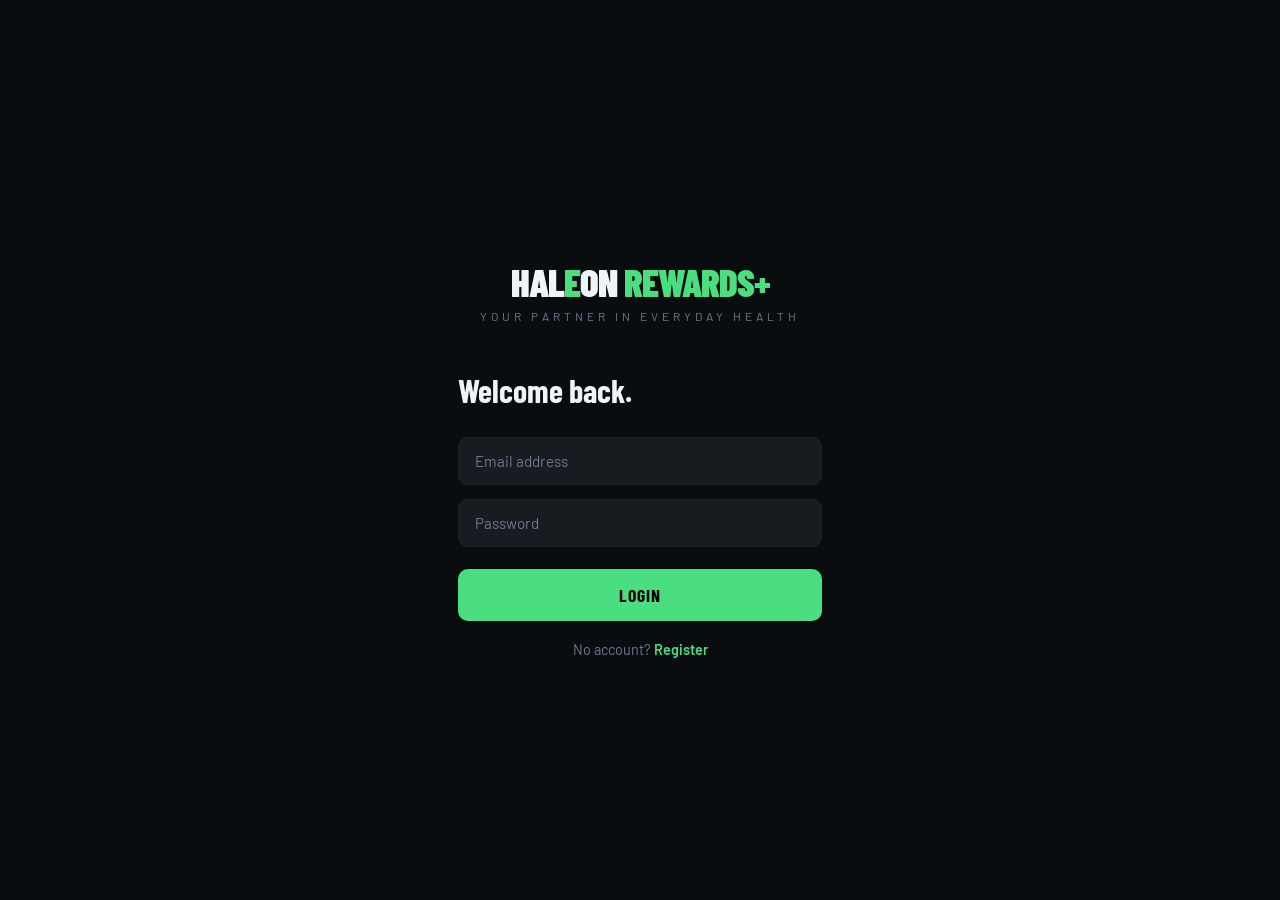
==== index.html @ d76ed481 "Add files via upload" ====
<!DOCTYPE html>
<html lang="en">
<head>
  <meta charset="UTF-8">
  <meta name="viewport" content="width=device-width, initial-scale=1.0">
  <title>Haleon Rewards+</title>
  <link href="https://fonts.googleapis.com/css2?family=Barlow+Condensed:wght@400;600;700;800;900&family=Barlow:wght@300;400;500;600&display=swap" rel="stylesheet">
  <link rel="stylesheet" href="styles.css">
</head>
<body>
<div class="app" id="app">

  <!-- Toast Notification -->
  <div class="toast" id="toast"></div>

  <!-- ══ LOGIN ══ -->
  <div class="view auth-view active" id="view-login">
    <div class="auth-logo">
      <div class="brand">HAL<span>E</span>ON <span>REWARDS+</span></div>
      <div class="sub">Your partner in everyday health</div>
    </div>
    <div class="auth-title">Welcome back.</div>
    <div class="field"><input type="email" id="login-email" placeholder="Email address" /></div>
    <div class="field"><input type="password" id="login-pass" placeholder="Password" /></div>
    <button class="btn-primary" onclick="doLogin()">LOGIN</button>
    <div class="auth-switch">No account? <a onclick="showView('view-register')">Register</a></div>
  </div>

  <!-- ══ REGISTER ══ -->
  <div class="view auth-view" id="view-register">
    <div class="auth-logo">
      <div class="brand">HAL<span>E</span>ON <span>REWARDS+</span></div>
      <div class="sub">Your partner in everyday health</div>
    </div>
    <div class="auth-title">Create account.</div>
    <div class="field"><input type="text"     id="reg-name"  placeholder="Full name" /></div>
    <div class="field"><input type="email"    id="reg-email" placeholder="Email address" /></div>
    <div class="field"><input type="password" id="reg-pass"  placeholder="Password" /></div>
    <button class="btn-primary" onclick="doRegister()">CREATE ACCOUNT</button>
    <div class="auth-switch">Have an account? <a onclick="showView('view-login')">Login</a></div>
  </div>

  <!-- ══ HOME ══ -->
  <div class="view home-view" id="view-home">

    <!-- Score Header -->
    <div class="home-header">
      <div class="brand-header">HAL<span>E</span>ON <span>REWARDS+</span></div>
      <div class="points-big" id="pts-display">0 Points</div>
      <div class="tier-badge" id="tier-badge-home">Student Tier</div>
      <div class="progress-wrap">
        <svg width="140" height="140" viewBox="0 0 140 140">
          <circle class="progress-track" cx="70" cy="70" r="60"/>
          <circle class="progress-fill" id="progress-ring" cx="70" cy="70" r="60"
            stroke-dasharray="376.99" stroke-dashoffset="376.99"/>
        </svg>
        <div class="progress-center">
          <div class="progress-pct" id="progress-pct">0%</div>
          <div class="progress-label">Quiz Completion</div>
        </div>
      </div>
    </div>

    <!-- Badges -->
    <div class="section">
      <div class="section-title">Your Badges</div>
      <div class="badges-row">
        <div class="badge-chip">
          <div class="badge-icon" style="background:rgba(74,222,128,0.15)">❤️</div>
          <div class="badge-name">Health Advocate</div>
        </div>
        <div class="badge-chip">
          <div class="badge-icon" style="background:rgba(74,222,128,0.15)">🏃</div>
          <div class="badge-name">Daily Mover</div>
        </div>
        <div class="badge-chip">
          <div class="badge-icon" style="background:rgba(74,222,128,0.15)">🌿</div>
          <div class="badge-name">Wellness Leader</div>
        </div>
      </div>
    </div>

    <!-- Quiz Cards (rendered by app.js) -->
    <div class="section" style="margin-top:20px">
      <div class="section-title">Daily Quiz</div>
      <div class="quiz-cards" id="quiz-cards"></div>
    </div>

    <!-- Recent Activity -->
    <div class="section" style="margin-top:4px">
      <div class="section-title">Recent Activity</div>
      <div class="activity-list">
        <div class="activity-item">
          <div class="activity-icon">
            <svg width="18" height="18" viewBox="0 0 24 24" fill="none" stroke="currentColor" stroke-width="2">
              <path d="M9 12l2 2 4-4"/><rect x="3" y="3" width="18" height="18" rx="2"/>
            </svg>
          </div>
          <div class="activity-text">
            <div class="activity-pts">+500 Points</div>
            <div class="activity-desc">Completed Health Survey</div>
          </div>
          <div class="activity-arrow">›</div>
        </div>
        <div class="activity-item">
          <div class="activity-icon">
            <svg width="18" height="18" viewBox="0 0 24 24" fill="none" stroke="currentColor" stroke-width="2">
              <path d="M22 12h-4l-3 9L9 3l-3 9H2"/>
            </svg>
          </div>
          <div class="activity-text">
            <div class="activity-pts">+250 Points</div>
            <div class="activity-desc">Step Goal Met</div>
          </div>
          <div class="activity-arrow">›</div>
        </div>
      </div>
    </div>

    <!-- Rewards Preview -->
    <div class="section" style="margin-top:20px; padding-bottom:24px">
      <div class="section-title">Rewards Preview</div>
      <div class="rewards-grid">
        <div class="reward-card">
          <div class="reward-img">📦</div>
          <div class="reward-info">
            <div class="reward-title">Exclusive Haleon Product Box</div>
            <button class="redeem-btn">200 Pts — Redeem</button>
          </div>
        </div>
        <div class="reward-card">
          <div class="reward-img">👨‍⚕️</div>
          <div class="reward-info">
            <div class="reward-title">Premium Health Consultation</div>
            <button class="redeem-btn">300 Pts — Redeem</button>
          </div>
        </div>
      </div>
    </div>

  </div><!-- /home-view -->

  <!-- ══ REWARDS ══ -->
  <div class="view rewards-view" id="view-rewards">
    <div class="page-title">Rewards</div>
    <div class="page-sub">Redeem your points for exclusive perks</div>
    <div class="rewards-grid" id="rewards-full-grid"></div>
  </div>

  <!-- ══ PROFILE ══ -->
  <div class="view profile-view" id="view-profile">
    <div class="page-title">Membership</div>
    <div class="page-sub" style="margin-bottom:20px">Tap card to see details</div>

    <!-- Flip Card -->
    <div class="card-scene" onclick="flipCard()">
      <div class="card-inner" id="card-inner">

        <!-- Front Face -->
        <div class="card-face card-front card-student" id="card-face-front">
          <div class="card-front-content">
            <div class="card-brand-row">
              <div class="card-logo">HALEON<br><span class="plus">REWARDS+</span></div>
              <div class="card-divider"></div>
              <div class="card-tier-label" id="card-tier-label">Student.</div>
            </div>
            <div class="card-watermark" id="card-watermark">Student.</div>
            <div class="card-name-row">
              <div class="card-holder-name" id="card-name-front">User Name</div>
              <div class="card-num">0005870</div>
            </div>
          </div>
        </div>

        <!-- Back Face -->
        <div class="card-face card-back-face card-student" id="card-face-back">
          <div class="card-back-content">
            <div class="card-back-top">
              <div>
                <div class="card-back-brand">HALEON<br>REWARDS+</div>
                <div class="card-back-tagline">Your partner<br>in everyday health.</div>
              </div>
              <div class="qr-box">
                <svg viewBox="0 0 100 100" xmlns="http://www.w3.org/2000/svg">
                  <rect x="5"  y="5"  width="35" height="35" fill="none" stroke="#000" stroke-width="4"/>
                  <rect x="12" y="12" width="21" height="21" fill="#000"/>
                  <rect x="60" y="5"  width="35" height="35" fill="none" stroke="#000" stroke-width="4"/>
                  <rect x="67" y="12" width="21" height="21" fill="#000"/>
                  <rect x="5"  y="60" width="35" height="35" fill="none" stroke="#000" stroke-width="4"/>
                  <rect x="12" y="67" width="21" height="21" fill="#000"/>
                  <rect x="60" y="60" width="8" height="8" fill="#000"/>
                  <rect x="74" y="60" width="8" height="8" fill="#000"/>
                  <rect x="60" y="74" width="8" height="8" fill="#000"/>
                  <rect x="88" y="74" width="8" height="8" fill="#000"/>
                  <rect x="74" y="88" width="8" height="8" fill="#000"/>
                  <rect x="88" y="60" width="8" height="8" fill="#000"/>
                  <rect x="60" y="88" width="8" height="8" fill="#000"/>
                </svg>
              </div>
            </div>
            <div class="card-back-watermark" id="card-back-watermark">Student.</div>
            <div class="card-back-bottom">
              <div class="card-email-info">
                <span id="card-name-back">User Name</span>
                <strong id="card-email-back">user@email.com</strong>
              </div>
              <div class="card-num" style="background:rgba(0,0,0,0.15);color:rgba(0,0,0,0.6)">0005870</div>
            </div>
          </div>
        </div>

      </div>
    </div><!-- /card-scene -->

    <!-- Stats -->
    <div class="stats-row">
      <div class="stat-box">
        <div class="stat-val" id="stat-pts">0</div>
        <div class="stat-lbl">Points</div>
      </div>
      <div class="stat-box">
        <div class="stat-val" id="stat-quizzes">0</div>
        <div class="stat-lbl">Quizzes Done</div>
      </div>
      <div class="stat-box">
        <div class="stat-val" id="stat-tier">Student</div>
        <div class="stat-lbl">Current Tier</div>
      </div>
    </div>

  </div><!-- /profile-view -->

  <!-- ══ BOTTOM NAV ══ -->
  <nav class="bottom-nav" id="bottom-nav">
    <div class="nav-tabs">
      <button class="nav-tab active" id="tab-home" onclick="switchTab('home')">
        <svg viewBox="0 0 24 24" fill="none" stroke="currentColor" stroke-width="2">
          <path d="M3 9l9-7 9 7v11a2 2 0 01-2 2H5a2 2 0 01-2-2z"/>
          <polyline points="9 22 9 12 15 12 15 22"/>
        </svg>
        Home
      </button>
      <button class="nav-tab" id="tab-rewards" onclick="switchTab('rewards')">
        <svg viewBox="0 0 24 24" fill="none" stroke="currentColor" stroke-width="2">
          <polyline points="20 12 20 22 4 22 4 12"/>
          <rect x="2" y="7" width="20" height="5"/>
          <path d="M12 22V7m0 0H7.5a2.5 2.5 0 010-5C11 2 12 7 12 7zm0 0h4.5a2.5 2.5 0 000-5C13 2 12 7 12 7z"/>
        </svg>
        Rewards
      </button>
      <button class="nav-tab" id="tab-profile" onclick="switchTab('profile')">
        <svg viewBox="0 0 24 24" fill="none" stroke="currentColor" stroke-width="2">
          <path d="M20 21v-2a4 4 0 00-4-4H8a4 4 0 00-4 4v2"/>
          <circle cx="12" cy="7" r="4"/>
        </svg>
        Profile
      </button>
    </div>
  </nav>

</div><!-- /app -->

<script src="app.js"></script>
</body>
</html>
---- styles.css ----
/* ════════════════════════════════════════
   HALEON REWARDS+ — styles.css
   ════════════════════════════════════════ */

/* ── Variables ── */
:root {
  --bg:         #0a0d0f;
  --surface:    #111418;
  --surface2:   #181c21;
  --border:     #1e2329;
  --green:      #4ade80;
  --green-dark: #22c55e;
  --green-dim:  rgba(74, 222, 128, 0.12);
  --text:       #f0f4f8;
  --muted:      #6b7a8d;
  --radius:     16px;
}

/* ── Reset ── */
* { margin: 0; padding: 0; box-sizing: border-box; }

body {
  font-family: 'Barlow', sans-serif;
  background: var(--bg);
  color: var(--text);
  display: flex;
  justify-content: center;
  align-items: center;
  min-height: 100vh;
  -webkit-font-smoothing: antialiased;
}

a { color: var(--green); text-decoration: none; font-weight: 600; cursor: pointer; }

/* ── App Shell ── */
.app {
  width: 100%;
  max-width: 420px;
  height: 100vh;
  display: flex;
  flex-direction: column;
  background: var(--bg);
  overflow: hidden;
}

/* ── Views ── */
.view { display: none; flex: 1; flex-direction: column; overflow-y: auto; }
.view.active { display: flex; }

/* ════════════════════════════════════════
   AUTH
   ════════════════════════════════════════ */
.auth-view { padding: 48px 28px 32px; justify-content: center; }

.auth-logo { text-align: center; margin-bottom: 48px; }

.auth-logo .brand {
  font-family: 'Barlow Condensed', sans-serif;
  font-weight: 900; font-size: 2.4rem; letter-spacing: -1px; color: var(--text);
}
.auth-logo .brand span { color: var(--green); }

.auth-logo .sub {
  font-size: 0.75rem; letter-spacing: 4px;
  color: var(--muted); text-transform: uppercase; margin-top: 4px;
}

.auth-title {
  font-family: 'Barlow Condensed', sans-serif;
  font-weight: 700; font-size: 2rem; margin-bottom: 28px;
}

.field { margin-bottom: 14px; }

.field input {
  width: 100%; background: var(--surface2); border: 1px solid var(--border);
  border-radius: 10px; padding: 14px 16px; color: var(--text);
  font-family: 'Barlow', sans-serif; font-size: 0.95rem;
  outline: none; transition: border-color 0.2s;
}
.field input:focus       { border-color: var(--green); }
.field input::placeholder { color: var(--muted); }

.btn-primary {
  width: 100%; background: var(--green); color: #000; border: none;
  border-radius: 10px; padding: 15px;
  font-family: 'Barlow Condensed', sans-serif; font-size: 1.1rem;
  font-weight: 700; letter-spacing: 1px; cursor: pointer; margin-top: 8px;
  transition: opacity 0.2s, transform 0.1s;
}
.btn-primary:hover  { opacity: 0.9; }
.btn-primary:active { transform: scale(0.98); }

.auth-switch { text-align: center; margin-top: 20px; color: var(--muted); font-size: 0.9rem; }

/* ════════════════════════════════════════
   BOTTOM NAV
   ════════════════════════════════════════ */
.bottom-nav {
  display: none; background: var(--surface);
  border-top: 1px solid var(--border); padding: 10px 0 16px; flex-shrink: 0;
}
.bottom-nav.visible { display: flex; }

.nav-tabs { display: flex; width: 100%; justify-content: space-around; }

.nav-tab {
  display: flex; flex-direction: column; align-items: center; gap: 4px;
  color: var(--muted); font-size: 0.7rem; font-weight: 500; letter-spacing: 0.5px;
  padding: 4px 12px; border-radius: 10px; transition: color 0.2s;
  cursor: pointer; border: none; background: none; font-family: 'Barlow', sans-serif;
}
.nav-tab svg    { width: 22px; height: 22px; }
.nav-tab.active { color: var(--green); }

/* ════════════════════════════════════════
   HOME
   ════════════════════════════════════════ */
.home-view { padding: 0; flex-direction: column; }

.home-header {
  background: linear-gradient(180deg, #0d1a12 0%, var(--bg) 100%);
  padding: 28px 24px 24px; text-align: center;
}

.brand-header {
  font-family: 'Barlow Condensed', sans-serif;
  font-weight: 800; font-size: 1.1rem; letter-spacing: 2px;
  color: var(--text); margin-bottom: 18px;
}
.brand-header span { color: var(--green); }

.points-big {
  font-family: 'Barlow Condensed', sans-serif;
  font-weight: 900; font-size: 3.2rem; letter-spacing: -1px; line-height: 1; color: var(--text);
}

.tier-badge {
  display: inline-block; background: var(--green-dim);
  border: 1px solid rgba(74,222,128,0.3); color: var(--green);
  font-size: 0.75rem; font-weight: 600; letter-spacing: 2px;
  text-transform: uppercase; padding: 4px 14px; border-radius: 20px; margin: 8px 0 20px;
}

/* Progress Ring */
.progress-wrap { position: relative; width: 140px; height: 140px; margin: 0 auto; }
.progress-wrap svg { transform: rotate(-90deg); }

.progress-track { stroke: #1a2820; fill: none; stroke-width: 8; }

.progress-fill {
  fill: none; stroke: var(--green); stroke-width: 8; stroke-linecap: round;
  transition: stroke-dashoffset 0.6s cubic-bezier(0.4,0,0.2,1);
}

.progress-center {
  position: absolute; top: 50%; left: 50%;
  transform: translate(-50%, -50%); text-align: center;
}

.progress-pct {
  font-family: 'Barlow Condensed', sans-serif;
  font-weight: 800; font-size: 2rem; color: var(--green); line-height: 1;
}

.progress-label {
  font-size: 0.62rem; color: var(--muted);
  letter-spacing: 1px; text-transform: uppercase; margin-top: 2px;
}

/* Sections */
.section { padding: 20px 20px 0; }

.section-title {
  font-family: 'Barlow Condensed', sans-serif;
  font-weight: 700; font-size: 0.8rem; letter-spacing: 3px;
  color: var(--muted); text-transform: uppercase; margin-bottom: 14px;
}

/* Badges */
.badges-row { display: flex; gap: 12px; }

.badge-chip {
  display: flex; flex-direction: column; align-items: center; gap: 6px;
  background: var(--surface2); border: 1px solid var(--border);
  border-radius: 14px; padding: 14px 18px; flex: 1; text-align: center;
}

.badge-icon {
  width: 44px; height: 44px; border-radius: 50%;
  display: flex; align-items: center; justify-content: center; font-size: 1.2rem;
}

.badge-name { font-size: 0.68rem; color: var(--muted); line-height: 1.3; }

/* Activity */
.activity-list { display: flex; flex-direction: column; gap: 10px; }

.activity-item {
  display: flex; align-items: center; gap: 12px;
  background: var(--surface2); border: 1px solid var(--border);
  border-radius: 12px; padding: 14px 16px;
}

.activity-icon {
  width: 36px; height: 36px; background: var(--green-dim); border-radius: 8px;
  display: flex; align-items: center; justify-content: center;
  color: var(--green); flex-shrink: 0;
}

.activity-text  { flex: 1; }
.activity-pts   { font-weight: 700; color: var(--green); font-size: 0.9rem; }
.activity-desc  { color: var(--muted); font-size: 0.8rem; margin-top: 1px; }
.activity-arrow { color: var(--muted); }

/* ════════════════════════════════════════
   QUIZ CARDS
   ════════════════════════════════════════ */
.quiz-cards { display: flex; flex-direction: column; gap: 12px; padding-bottom: 24px; }

.quiz-card {
  background: var(--surface2); border: 1px solid var(--border);
  border-radius: var(--radius); overflow: hidden;
  transition: border-color 0.2s; cursor: pointer;
}

.quiz-card.answered { border-color: rgba(74,222,128,0.35); cursor: default; }
.quiz-card.answered .quiz-card-header { background: rgba(74,222,128,0.07); }

.quiz-card-header {
  display: flex; align-items: center; justify-content: space-between;
  padding: 16px 18px; user-select: none;
}

.quiz-card-label { display: flex; align-items: center; gap: 12px; }

.quiz-card-num {
  width: 32px; height: 32px; border-radius: 50%; background: var(--green-dim);
  border: 1px solid rgba(74,222,128,0.25); color: var(--green);
  font-family: 'Barlow Condensed', sans-serif; font-weight: 800; font-size: 0.95rem;
  display: flex; align-items: center; justify-content: center; flex-shrink: 0;
}

.quiz-card.answered .quiz-card-num { background: var(--green); color: #000; border-color: var(--green); }

.quiz-card-title {
  font-family: 'Barlow Condensed', sans-serif; font-weight: 700; font-size: 1rem; letter-spacing: 0.5px;
}

.quiz-card-right { display: flex; align-items: center; gap: 10px; }

.quiz-card-status { font-size: 0.75rem; color: var(--muted); }
.quiz-card.answered .quiz-card-status { color: var(--green); }

.quiz-chevron { color: var(--muted); transition: transform 0.3s; font-size: 1.1rem; line-height: 1; }
.quiz-card.open .quiz-chevron { transform: rotate(180deg); }

/* Collapsible body */
.quiz-body { max-height: 0; overflow: hidden; transition: max-height 0.35s cubic-bezier(0.4,0,0.2,1); }
.quiz-body-inner { padding: 0 18px 18px; }

.quiz-q {
  font-weight: 500; font-size: 0.95rem; margin-bottom: 14px; line-height: 1.5;
  color: #c8d0da; border-top: 1px solid var(--border); padding-top: 14px;
}

.choices { display: grid; grid-template-columns: 1fr 1fr; gap: 8px; }

.choice-btn {
  background: var(--surface); border: 1px solid var(--border); border-radius: 8px;
  padding: 10px 8px; color: var(--text); font-family: 'Barlow', sans-serif;
  font-size: 0.85rem; cursor: pointer; text-align: left; transition: all 0.18s; line-height: 1.3;
}
.choice-btn:hover:not(:disabled) { border-color: var(--green); color: var(--green); background: var(--green-dim); }
.choice-btn.correct { border-color: var(--green); background: var(--green-dim); color: var(--green); font-weight: 600; }
.choice-btn.wrong   { border-color: #ef4444; background: rgba(239,68,68,0.1); color: #ef4444; }

/* ════════════════════════════════════════
   REWARDS
   ════════════════════════════════════════ */
.rewards-view { padding: 24px 20px; flex-direction: column; }

.page-title {
  font-family: 'Barlow Condensed', sans-serif; font-weight: 800; font-size: 2rem; margin-bottom: 4px;
}
.page-sub { color: var(--muted); font-size: 0.85rem; margin-bottom: 24px; }

.rewards-grid { display: grid; grid-template-columns: 1fr 1fr; gap: 14px; }

.reward-card {
  background: var(--surface2); border: 1px solid var(--border);
  border-radius: var(--radius); overflow: hidden;
}

.reward-img {
  height: 90px; background: linear-gradient(135deg, #1a2820, #0d1a12);
  display: flex; align-items: center; justify-content: center; font-size: 2rem;
}

.reward-info  { padding: 12px; }
.reward-title { font-weight: 600; font-size: 0.85rem; line-height: 1.3; margin-bottom: 10px; }

.redeem-btn {
  width: 100%; background: var(--green); color: #000; border: none; border-radius: 8px;
  padding: 9px; font-family: 'Barlow Condensed', sans-serif; font-weight: 700;
  font-size: 0.85rem; letter-spacing: 0.5px; cursor: pointer; transition: opacity 0.2s;
}
.redeem-btn:hover { opacity: 0.85; }

/* ════════════════════════════════════════
   PROFILE
   ════════════════════════════════════════ */
.profile-view { padding: 28px 20px 24px; flex-direction: column; }

/* Flip Card */
.card-scene { perspective: 1000px; height: 210px; margin-bottom: 28px; cursor: pointer; }

.card-inner {
  width: 100%; height: 100%; position: relative;
  transform-style: preserve-3d; transition: transform 0.65s cubic-bezier(0.4,0,0.2,1);
}
.card-inner.flipped { transform: rotateY(180deg); }

.card-face {
  position: absolute; width: 100%; height: 100%; border-radius: 16px;
  backface-visibility: hidden; -webkit-backface-visibility: hidden;
  overflow: hidden; box-shadow: 0 20px 50px rgba(0,0,0,0.5);
}
.card-back-face { transform: rotateY(180deg); }

/* Tier skins */
.card-student  { background: linear-gradient(135deg, #b0b8b0 0%, #d0d8d0 50%, #a0a8a0 100%); }
.card-silver   { background: linear-gradient(135deg, #7a8490 0%, #b0bac4 50%, #6e7880 100%); }
.card-gold     { background: linear-gradient(135deg, #8a7a30 0%, #d4b84a 50%, #a08030 100%); }
.card-platinum { background: linear-gradient(135deg, #1a1e24 0%, #2e343e 50%, #12161a 100%); }

/* Card Front */
.card-front-content {
  padding: 20px; height: 100%; display: flex;
  flex-direction: column; justify-content: space-between; position: relative;
}
.card-brand-row { display: flex; align-items: center; gap: 10px; }

.card-logo {
  font-family: 'Barlow Condensed', sans-serif; font-weight: 900;
  font-size: 1.1rem; color: rgba(0,0,0,0.8); line-height: 1;
}
.card-logo .plus { color: var(--green-dark); }

.card-divider { width: 1px; height: 28px; background: rgba(0,0,0,0.25); }

.card-tier-label {
  font-family: 'Barlow Condensed', sans-serif; font-weight: 700;
  font-size: 1.2rem; color: rgba(0,0,0,0.75);
}

.card-watermark {
  position: absolute; bottom: 14px; left: 16px;
  font-family: 'Barlow Condensed', sans-serif; font-weight: 900; font-size: 3.2rem;
  color: rgba(0,0,0,0.12); line-height: 1; pointer-events: none; letter-spacing: -1px;
}

.card-name-row { display: flex; justify-content: space-between; align-items: flex-end; z-index: 1; }

.card-holder-name {
  font-family: 'Barlow Condensed', sans-serif; font-weight: 700; font-size: 1.1rem;
  color: rgba(0,0,0,0.8); background: rgba(0,0,0,0.12); padding: 5px 12px; border-radius: 6px;
}

.card-num {
  font-family: 'Barlow Condensed', sans-serif; font-size: 0.95rem; font-weight: 600;
  color: rgba(0,0,0,0.6); background: rgba(0,0,0,0.12); padding: 5px 12px; border-radius: 6px;
}

/* Card Back */
.card-back-content {
  padding: 20px; height: 100%; display: flex;
  flex-direction: column; justify-content: space-between; position: relative;
}
.card-back-top { display: flex; justify-content: space-between; align-items: flex-start; }

.card-back-brand {
  font-family: 'Barlow Condensed', sans-serif; font-weight: 700;
  font-size: 0.75rem; color: rgba(0,0,0,0.6); line-height: 1.4;
}
.card-back-tagline { font-size: 0.65rem; color: rgba(0,0,0,0.5); margin-top: 4px; }

.qr-box {
  width: 72px; height: 72px; background: white; border-radius: 6px;
  display: flex; align-items: center; justify-content: center; overflow: hidden; padding: 4px;
}
.qr-box svg { width: 64px; height: 64px; }

.card-back-watermark {
  position: absolute; bottom: 10px; left: 16px;
  font-family: 'Barlow Condensed', sans-serif; font-weight: 900; font-size: 2.4rem;
  color: rgba(0,0,0,0.1); pointer-events: none; letter-spacing: -1px;
}

.card-back-bottom { display: flex; justify-content: space-between; align-items: flex-end; z-index: 1; }

.card-email-info { font-family: 'Barlow Condensed', sans-serif; font-size: 0.75rem; color: rgba(0,0,0,0.6); }
.card-email-info span   { display: block; font-size: 0.85rem; color: rgba(0,0,0,0.8); font-weight: 700; }
.card-email-info strong { display: block; font-size: 0.75rem; font-weight: 400; }

/* Stats */
.stats-row { display: grid; grid-template-columns: 1fr 1fr 1fr; gap: 10px; margin-bottom: 20px; }

.stat-box {
  background: var(--surface2); border: 1px solid var(--border);
  border-radius: 12px; padding: 14px 10px; text-align: center;
}

.stat-val {
  font-family: 'Barlow Condensed', sans-serif; font-weight: 800; font-size: 1.5rem; color: var(--green);
}
.stat-lbl { font-size: 0.7rem; color: var(--muted); margin-top: 2px; }

/* ════════════════════════════════════════
   TOAST
   ════════════════════════════════════════ */
.toast {
  position: fixed; top: 20px; left: 50%;
  transform: translateX(-50%) translateY(-80px);
  background: var(--green); color: #000; padding: 12px 24px; border-radius: 30px;
  font-family: 'Barlow Condensed', sans-serif; font-weight: 700; font-size: 1rem;
  letter-spacing: 1px; z-index: 9999;
  transition: transform 0.4s cubic-bezier(0.4,0,0.2,1);
  pointer-events: none; white-space: nowrap;
}
.toast.show { transform: translateX(-50%) translateY(0); }
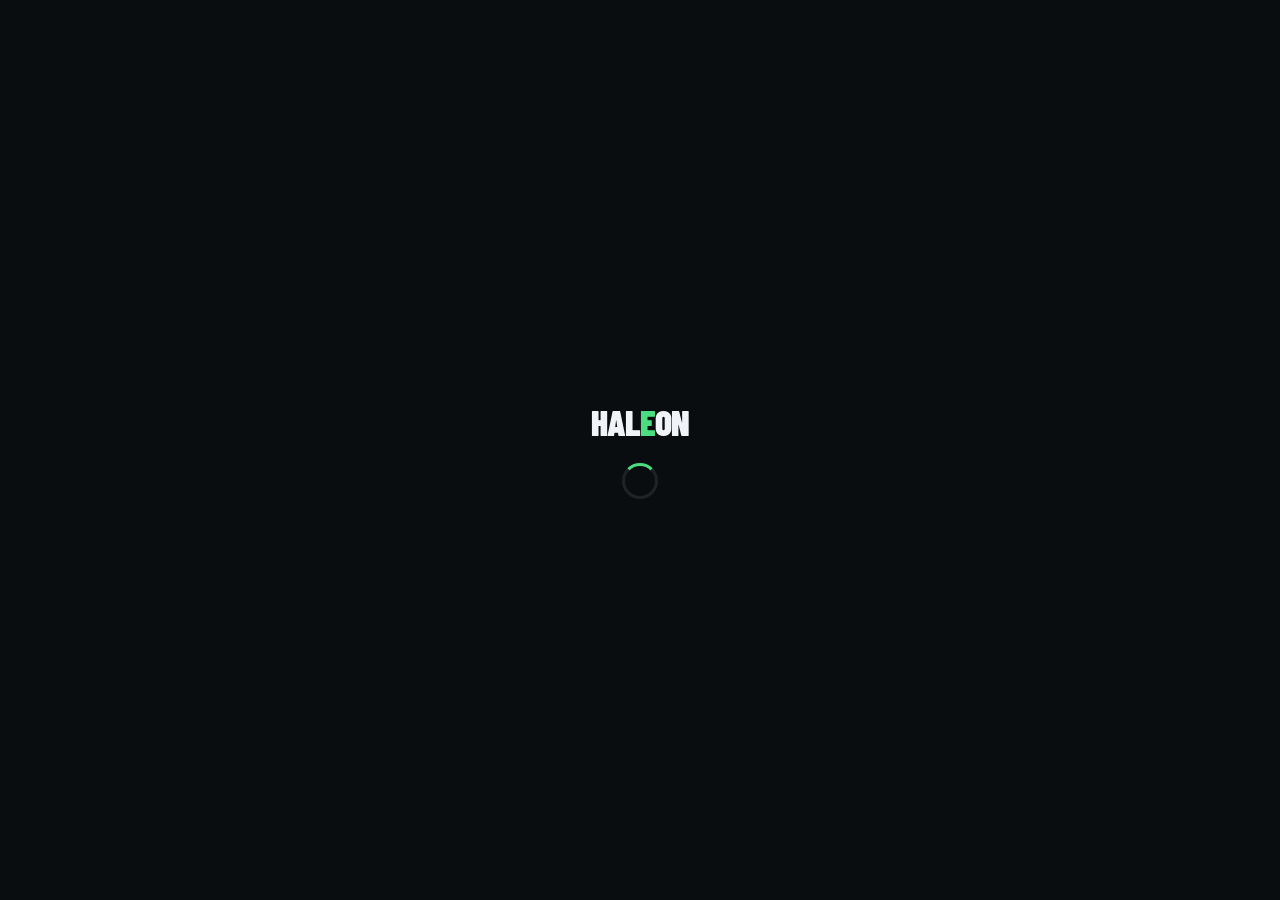
==== commit 422f74b5: "Add files via upload" ====
--- a/index.html
+++ b/index.html
@@ -3,49 +3,117 @@
 <head>
   <meta charset="UTF-8">
   <meta name="viewport" content="width=device-width, initial-scale=1.0">
-  <title>Haleon Rewards+</title>
+  <title>Haleon Partners Club</title>
   <link href="https://fonts.googleapis.com/css2?family=Barlow+Condensed:wght@400;600;700;800;900&family=Barlow:wght@300;400;500;600&display=swap" rel="stylesheet">
   <link rel="stylesheet" href="styles.css">
+
+  <!-- ══ FIREBASE SDK (ESM) — FIRESTORE ══ -->
+  <script type="module">
+    import { initializeApp }                                from "https://www.gstatic.com/firebasejs/10.12.0/firebase-app.js";
+    import { getAuth, createUserWithEmailAndPassword,
+             signInWithEmailAndPassword, signOut,
+             onAuthStateChanged }                           from "https://www.gstatic.com/firebasejs/10.12.0/firebase-auth.js";
+    import { getFirestore, doc, setDoc, getDoc,
+             updateDoc, serverTimestamp }                   from "https://www.gstatic.com/firebasejs/10.12.0/firebase-firestore.js";
+
+    const firebaseConfig = {
+      apiKey:            "AIzaSyAmVVQEPpfs_K3AfqfjkAaQUF8foj-WxsU",
+      authDomain:        "haleon-partners-club.firebaseapp.com",
+      projectId:         "haleon-partners-club",
+      storageBucket:     "haleon-partners-club.firebasestorage.app",
+      messagingSenderId: "1037867331058",
+      appId:             "1:1037867331058:web:0777855bac1c681ad88f6b"
+    };
+
+    const fbApp = initializeApp(firebaseConfig);
+    const auth  = getAuth(fbApp);
+    const db    = getFirestore(fbApp);
+
+    // Expose to app.js
+    window._fb = {
+      auth, db,
+      doc, setDoc, getDoc, updateDoc, serverTimestamp,
+      createUserWithEmailAndPassword,
+      signInWithEmailAndPassword,
+      signOut
+    };
+
+    // ── Restore session on page reload ──
+    onAuthStateChanged(auth, async user => {
+      const overlay = document.getElementById('loading-overlay');
+      if (overlay) overlay.style.display = 'none';
+
+      if (user) {
+        try {
+          const snap = await getDoc(doc(db, 'users', user.uid));
+          if (snap.exists()) {
+            // Returning user — silent boot, no welcome dialog
+            window.bootApp(user.uid, snap.data(), false);
+          } else {
+            // Auth exists but Firestore doc missing
+            window.showView('view-login');
+          }
+        } catch (err) {
+          console.error('Firestore error on session restore:', err);
+          window.showView('view-login');
+        }
+      } else {
+        window.showView('view-login');
+      }
+    });
+  </script>
 </head>
 <body>
 <div class="app" id="app">
 
-  <!-- Toast Notification -->
   <div class="toast" id="toast"></div>
+  <canvas id="confetti-canvas" style="position:fixed;top:0;left:0;width:100%;height:100%;pointer-events:none;z-index:9998;display:none;"></canvas>
+
+  <!-- Loading Screen -->
+  <div class="loading-overlay" id="loading-overlay">
+    <div class="loading-logo">HAL<span>E</span>ON</div>
+    <div class="loading-spinner"></div>
+  </div>
 
   <!-- ══ LOGIN ══ -->
-  <div class="view auth-view active" id="view-login">
+  <div class="view auth-view" id="view-login">
     <div class="auth-logo">
-      <div class="brand">HAL<span>E</span>ON <span>REWARDS+</span></div>
+      <div class="brand">HAL<span>E</span>ON <span>PARTNERS CLUB</span></div>
       <div class="sub">Your partner in everyday health</div>
     </div>
     <div class="auth-title">Welcome back.</div>
-    <div class="field"><input type="email" id="login-email" placeholder="Email address" /></div>
-    <div class="field"><input type="password" id="login-pass" placeholder="Password" /></div>
-    <button class="btn-primary" onclick="doLogin()">LOGIN</button>
+    <div class="field"><input type="email"    id="login-email" placeholder="Email address" /></div>
+    <div class="field"><input type="password" id="login-pass"  placeholder="Password" /></div>
+    <div class="auth-error" id="login-error"></div>
+    <button class="btn-primary" id="btn-login" onclick="doLogin()">LOGIN</button>
     <div class="auth-switch">No account? <a onclick="showView('view-register')">Register</a></div>
   </div>
 
   <!-- ══ REGISTER ══ -->
   <div class="view auth-view" id="view-register">
     <div class="auth-logo">
-      <div class="brand">HAL<span>E</span>ON <span>REWARDS+</span></div>
+      <div class="brand">HAL<span>E</span>ON <span>PARTNERS CLUB</span></div>
       <div class="sub">Your partner in everyday health</div>
     </div>
     <div class="auth-title">Create account.</div>
-    <div class="field"><input type="text"     id="reg-name"  placeholder="Full name" /></div>
-    <div class="field"><input type="email"    id="reg-email" placeholder="Email address" /></div>
-    <div class="field"><input type="password" id="reg-pass"  placeholder="Password" /></div>
-    <button class="btn-primary" onclick="doRegister()">CREATE ACCOUNT</button>
+    <div class="field"><input type="text"     id="reg-name"     placeholder="Full name" /></div>
+    <div class="field"><input type="email"    id="reg-email"    placeholder="Email address" /></div>
+    <div class="field"><input type="tel"      id="reg-phone"    placeholder="Phone number" /></div>
+    <div class="field"><input type="text"     id="reg-pharmacy" placeholder="Pharmacy name" /></div>
+    <div class="field"><input type="password" id="reg-pass"     placeholder="Password (min 6 chars)" /></div>
+    <div class="auth-error" id="reg-error"></div>
+    <button class="btn-primary" id="btn-register" onclick="doRegister()">CREATE ACCOUNT</button>
     <div class="auth-switch">Have an account? <a onclick="showView('view-login')">Login</a></div>
   </div>
 
   <!-- ══ HOME ══ -->
   <div class="view home-view" id="view-home">
-
-    <!-- Score Header -->
+    <div class="top-navbar">
+      <div class="top-nav-greeting">Hi, <span id="nav-username">User</span> 👋</div>
+      <button class="logout-btn" onclick="doLogout()">Log Out</button>
+    </div>
     <div class="home-header">
-      <div class="brand-header">HAL<span>E</span>ON <span>REWARDS+</span></div>
+      <div class="brand-header">HAL<span>E</span>ON <span>PARTNERS CLUB</span></div>
       <div class="points-big" id="pts-display">0 Points</div>
       <div class="tier-badge" id="tier-badge-home">Student Tier</div>
       <div class="progress-wrap">
@@ -61,205 +129,265 @@
       </div>
     </div>
 
-    <!-- Badges -->
     <div class="section">
       <div class="section-title">Your Badges</div>
       <div class="badges-row">
-        <div class="badge-chip">
-          <div class="badge-icon" style="background:rgba(74,222,128,0.15)">❤️</div>
+        <div class="badge-chip locked" id="badge-0" onclick="tryClaimBadge(0)">
+          <div class="badge-icon" style="background:rgba(74,222,128,0.06)">❤️</div>
           <div class="badge-name">Health Advocate</div>
-        </div>
-        <div class="badge-chip">
-          <div class="badge-icon" style="background:rgba(74,222,128,0.15)">🏃</div>
+          <div class="badge-pts">200 pts</div>
+        </div>
+        <div class="badge-chip locked" id="badge-1" onclick="tryClaimBadge(1)">
+          <div class="badge-icon" style="background:rgba(74,222,128,0.06)">🏃</div>
           <div class="badge-name">Daily Mover</div>
-        </div>
-        <div class="badge-chip">
-          <div class="badge-icon" style="background:rgba(74,222,128,0.15)">🌿</div>
+          <div class="badge-pts">400 pts</div>
+        </div>
+        <div class="badge-chip locked" id="badge-2" onclick="tryClaimBadge(2)">
+          <div class="badge-icon" style="background:rgba(74,222,128,0.06)">🌿</div>
           <div class="badge-name">Wellness Leader</div>
-        </div>
-      </div>
-    </div>
-
-    <!-- Quiz Cards (rendered by app.js) -->
+          <div class="badge-pts">600 pts</div>
+        </div>
+      </div>
+    </div>
+
     <div class="section" style="margin-top:20px">
       <div class="section-title">Daily Quiz</div>
-      <div class="quiz-cards" id="quiz-cards"></div>
-    </div>
-
-    <!-- Recent Activity -->
-    <div class="section" style="margin-top:4px">
-      <div class="section-title">Recent Activity</div>
-      <div class="activity-list">
-        <div class="activity-item">
-          <div class="activity-icon">
-            <svg width="18" height="18" viewBox="0 0 24 24" fill="none" stroke="currentColor" stroke-width="2">
-              <path d="M9 12l2 2 4-4"/><rect x="3" y="3" width="18" height="18" rx="2"/>
-            </svg>
-          </div>
-          <div class="activity-text">
-            <div class="activity-pts">+500 Points</div>
-            <div class="activity-desc">Completed Health Survey</div>
-          </div>
-          <div class="activity-arrow">›</div>
-        </div>
-        <div class="activity-item">
-          <div class="activity-icon">
-            <svg width="18" height="18" viewBox="0 0 24 24" fill="none" stroke="currentColor" stroke-width="2">
-              <path d="M22 12h-4l-3 9L9 3l-3 9H2"/>
-            </svg>
-          </div>
-          <div class="activity-text">
-            <div class="activity-pts">+250 Points</div>
-            <div class="activity-desc">Step Goal Met</div>
-          </div>
-          <div class="activity-arrow">›</div>
-        </div>
-      </div>
-    </div>
-
-    <!-- Rewards Preview -->
-    <div class="section" style="margin-top:20px; padding-bottom:24px">
+      <div class="quiz-grid" id="quiz-cards"></div>
+    </div>
+
+    <div class="section" style="margin-top:20px">
+      <div class="section-title">Highlights</div>
+      <div class="carousel-wrap">
+        <div class="carousel-track" id="carousel-track">
+          <div class="carousel-slide" style="background:linear-gradient(135deg,#0d2818,#1a4a2e)">
+            <div class="carousel-text">
+              <div class="carousel-title">Boost Your Wellness</div>
+              <div class="carousel-sub">Complete quizzes to earn more points</div>
+            </div>
+            <div class="carousel-emoji">💊</div>
+          </div>
+          <div class="carousel-slide" style="background:linear-gradient(135deg,#1a1a0d,#3a3a10)">
+            <div class="carousel-text">
+              <div class="carousel-title">Exclusive Rewards</div>
+              <div class="carousel-sub">Redeem points for premium products</div>
+            </div>
+            <div class="carousel-emoji">🎁</div>
+          </div>
+          <div class="carousel-slide" style="background:linear-gradient(135deg,#0d1a2e,#1a3a5a)">
+            <div class="carousel-text">
+              <div class="carousel-title">Reach Top Tier</div>
+              <div class="carousel-sub">Unlock elite benefits and consultations</div>
+            </div>
+            <div class="carousel-emoji">🏆</div>
+          </div>
+        </div>
+        <div class="carousel-dots">
+          <span class="dot active" onclick="goToSlide(0)"></span>
+          <span class="dot" onclick="goToSlide(1)"></span>
+          <span class="dot" onclick="goToSlide(2)"></span>
+        </div>
+      </div>
+    </div>
+
+    <div class="section" style="margin-top:20px;padding-bottom:24px">
       <div class="section-title">Rewards Preview</div>
       <div class="rewards-grid">
         <div class="reward-card">
-          <div class="reward-img">📦</div>
+          <div class="reward-img">🧪</div>
           <div class="reward-info">
-            <div class="reward-title">Exclusive Haleon Product Box</div>
-            <button class="redeem-btn">200 Pts — Redeem</button>
+            <div class="reward-title">Haleon Lab Flask</div>
+            <button class="redeem-btn" id="home-redeem-flask" disabled onclick="openRedeemQR('flask','Haleon Lab Flask',300)">300 Pts — Redeem</button>
           </div>
         </div>
         <div class="reward-card">
-          <div class="reward-img">👨‍⚕️</div>
+          <div class="reward-img">🖊️</div>
           <div class="reward-info">
-            <div class="reward-title">Premium Health Consultation</div>
-            <button class="redeem-btn">300 Pts — Redeem</button>
-          </div>
-        </div>
-      </div>
-    </div>
-
-  </div><!-- /home-view -->
+            <div class="reward-title">Haleon Branded Pen</div>
+            <button class="redeem-btn" id="home-redeem-pen" disabled onclick="openRedeemQR('pen','Haleon Branded Pen',100)">100 Pts — Redeem</button>
+          </div>
+        </div>
+      </div>
+    </div>
+  </div>
+
+  <!-- ══ QUIZ SCREEN ══ -->
+  <div class="view quiz-screen" id="view-quiz">
+    <div class="quiz-screen-header">
+      <button class="back-btn" onclick="closeQuizScreen()">← Back</button>
+      <div class="quiz-screen-title" id="quiz-screen-q-num">Question 1</div>
+    </div>
+    <div class="quiz-screen-body">
+      <div class="quiz-screen-q" id="quiz-screen-q-text"></div>
+      <div class="quiz-screen-choices" id="quiz-screen-choices"></div>
+    </div>
+  </div>
 
   <!-- ══ REWARDS ══ -->
   <div class="view rewards-view" id="view-rewards">
-    <div class="page-title">Rewards</div>
-    <div class="page-sub">Redeem your points for exclusive perks</div>
-    <div class="rewards-grid" id="rewards-full-grid"></div>
+    <div class="rewards-header">
+      <div class="page-title">Rewards</div>
+      <div class="page-sub">Redeem your points for exclusive perks</div>
+      <div class="rewards-pts-bar">
+        <span class="rewards-pts-label">Your Points</span>
+        <span class="rewards-pts-val" id="rewards-pts-display">0 pts</span>
+      </div>
+    </div>
+    <div class="rewards-grid" id="rewards-full-grid" style="padding:16px;"></div>
   </div>
 
   <!-- ══ PROFILE ══ -->
   <div class="view profile-view" id="view-profile">
     <div class="page-title">Membership</div>
-    <div class="page-sub" style="margin-bottom:20px">Tap card to see details</div>
-
-    <!-- Flip Card -->
+    <div class="page-sub" style="margin-bottom:20px">Tap card to flip</div>
+
     <div class="card-scene" onclick="flipCard()">
       <div class="card-inner" id="card-inner">
-
-        <!-- Front Face -->
         <div class="card-face card-front card-student" id="card-face-front">
           <div class="card-front-content">
             <div class="card-brand-row">
-              <div class="card-logo">HALEON<br><span class="plus">REWARDS+</span></div>
+              <div class="card-logo">HALEON<br><span class="plus">PARTNERS CLUB</span></div>
               <div class="card-divider"></div>
               <div class="card-tier-label" id="card-tier-label">Student.</div>
             </div>
             <div class="card-watermark" id="card-watermark">Student.</div>
             <div class="card-name-row">
-              <div class="card-holder-name" id="card-name-front">User Name</div>
-              <div class="card-num">0005870</div>
-            </div>
-          </div>
-        </div>
-
-        <!-- Back Face -->
+              <div>
+                <div class="card-holder-name" id="card-name-front">User Name</div>
+                <div class="card-holder-email" id="card-email-front"><a href="/cdn-cgi/l/email-protection" class="__cf_email__" data-cfemail="0d787e687f4d68606c6461236e6260">[email&#160;protected]</a></div>
+              </div>
+              <div class="card-num" id="card-num-front">——</div>
+            </div>
+          </div>
+        </div>
         <div class="card-face card-back-face card-student" id="card-face-back">
           <div class="card-back-content">
             <div class="card-back-top">
               <div>
-                <div class="card-back-brand">HALEON<br>REWARDS+</div>
+                <div class="card-back-brand">HALEON<br>PARTNERS CLUB</div>
                 <div class="card-back-tagline">Your partner<br>in everyday health.</div>
               </div>
               <div class="qr-box">
-                <svg viewBox="0 0 100 100" xmlns="http://www.w3.org/2000/svg">
-                  <rect x="5"  y="5"  width="35" height="35" fill="none" stroke="#000" stroke-width="4"/>
-                  <rect x="12" y="12" width="21" height="21" fill="#000"/>
-                  <rect x="60" y="5"  width="35" height="35" fill="none" stroke="#000" stroke-width="4"/>
-                  <rect x="67" y="12" width="21" height="21" fill="#000"/>
-                  <rect x="5"  y="60" width="35" height="35" fill="none" stroke="#000" stroke-width="4"/>
-                  <rect x="12" y="67" width="21" height="21" fill="#000"/>
-                  <rect x="60" y="60" width="8" height="8" fill="#000"/>
-                  <rect x="74" y="60" width="8" height="8" fill="#000"/>
-                  <rect x="60" y="74" width="8" height="8" fill="#000"/>
-                  <rect x="88" y="74" width="8" height="8" fill="#000"/>
-                  <rect x="74" y="88" width="8" height="8" fill="#000"/>
-                  <rect x="88" y="60" width="8" height="8" fill="#000"/>
-                  <rect x="60" y="88" width="8" height="8" fill="#000"/>
-                </svg>
+                <img id="card-qr-img" src="" alt="Member QR" style="width:64px;height:64px;border-radius:4px;display:block;" />
               </div>
             </div>
             <div class="card-back-watermark" id="card-back-watermark">Student.</div>
             <div class="card-back-bottom">
               <div class="card-email-info">
                 <span id="card-name-back">User Name</span>
-                <strong id="card-email-back">user@email.com</strong>
+                <strong id="card-email-back"><a href="/cdn-cgi/l/email-protection" class="__cf_email__" data-cfemail="daafa9bfa89abfb7bbb3b6f4b9b5b7">[email&#160;protected]</a></strong>
               </div>
-              <div class="card-num" style="background:rgba(0,0,0,0.15);color:rgba(0,0,0,0.6)">0005870</div>
-            </div>
-          </div>
-        </div>
-
-      </div>
-    </div><!-- /card-scene -->
-
-    <!-- Stats -->
+              <div class="card-num" style="background:rgba(0,0,0,0.15);color:rgba(0,0,0,0.6)" id="card-num-back">——</div>
+            </div>
+          </div>
+        </div>
+      </div>
+    </div>
+
     <div class="stats-row">
-      <div class="stat-box">
-        <div class="stat-val" id="stat-pts">0</div>
-        <div class="stat-lbl">Points</div>
-      </div>
-      <div class="stat-box">
-        <div class="stat-val" id="stat-quizzes">0</div>
-        <div class="stat-lbl">Quizzes Done</div>
-      </div>
-      <div class="stat-box">
-        <div class="stat-val" id="stat-tier">Student</div>
-        <div class="stat-lbl">Current Tier</div>
-      </div>
-    </div>
-
-  </div><!-- /profile-view -->
+      <div class="stat-box"><div class="stat-val" id="stat-pts">0</div><div class="stat-lbl">Points</div></div>
+      <div class="stat-box"><div class="stat-val" id="stat-quizzes">0</div><div class="stat-lbl">Quizzes Done</div></div>
+      <div class="stat-box"><div class="stat-val" id="stat-tier">Student</div><div class="stat-lbl">Tier</div></div>
+    </div>
+
+    <div class="profile-section">
+      <div class="section-title">Badges Collected</div>
+      <div class="profile-badges-row" id="profile-badges">
+        <div class="profile-badge-empty">No badges claimed yet.</div>
+      </div>
+    </div>
+
+    <div class="profile-section">
+      <div class="section-title">Your Information</div>
+      <div class="profile-info-box">
+        <div class="info-row"><span>Name</span><strong id="info-name">—</strong></div>
+        <div class="info-row"><span>Email</span><strong id="info-email">—</strong></div>
+        <div class="info-row"><span>Phone</span><strong id="info-phone">—</strong></div>
+        <div class="info-row"><span>Pharmacy</span><strong id="info-pharmacy">—</strong></div>
+      </div>
+    </div>
+
+    <div class="sync-status" id="sync-status"></div>
+  </div>
 
   <!-- ══ BOTTOM NAV ══ -->
   <nav class="bottom-nav" id="bottom-nav">
     <div class="nav-tabs">
       <button class="nav-tab active" id="tab-home" onclick="switchTab('home')">
-        <svg viewBox="0 0 24 24" fill="none" stroke="currentColor" stroke-width="2">
-          <path d="M3 9l9-7 9 7v11a2 2 0 01-2 2H5a2 2 0 01-2-2z"/>
-          <polyline points="9 22 9 12 15 12 15 22"/>
-        </svg>
+        <svg viewBox="0 0 24 24" fill="none" stroke="currentColor" stroke-width="2"><path d="M3 9l9-7 9 7v11a2 2 0 01-2 2H5a2 2 0 01-2-2z"/><polyline points="9 22 9 12 15 12 15 22"/></svg>
         Home
       </button>
       <button class="nav-tab" id="tab-rewards" onclick="switchTab('rewards')">
-        <svg viewBox="0 0 24 24" fill="none" stroke="currentColor" stroke-width="2">
-          <polyline points="20 12 20 22 4 22 4 12"/>
-          <rect x="2" y="7" width="20" height="5"/>
-          <path d="M12 22V7m0 0H7.5a2.5 2.5 0 010-5C11 2 12 7 12 7zm0 0h4.5a2.5 2.5 0 000-5C13 2 12 7 12 7z"/>
-        </svg>
+        <svg viewBox="0 0 24 24" fill="none" stroke="currentColor" stroke-width="2"><polyline points="20 12 20 22 4 22 4 12"/><rect x="2" y="7" width="20" height="5"/><path d="M12 22V7m0 0H7.5a2.5 2.5 0 010-5C11 2 12 7 12 7zm0 0h4.5a2.5 2.5 0 000-5C13 2 12 7 12 7z"/></svg>
         Rewards
       </button>
       <button class="nav-tab" id="tab-profile" onclick="switchTab('profile')">
-        <svg viewBox="0 0 24 24" fill="none" stroke="currentColor" stroke-width="2">
-          <path d="M20 21v-2a4 4 0 00-4-4H8a4 4 0 00-4 4v2"/>
-          <circle cx="12" cy="7" r="4"/>
-        </svg>
+        <svg viewBox="0 0 24 24" fill="none" stroke="currentColor" stroke-width="2"><path d="M20 21v-2a4 4 0 00-4-4H8a4 4 0 00-4 4v2"/><circle cx="12" cy="7" r="4"/></svg>
         Profile
       </button>
     </div>
   </nav>
 
+    <!-- ══ DIALOGS ══ -->
+
+  <!-- Welcome Dialog (shown after registration) -->
+  <div class="dialog-overlay" id="welcome-dialog">
+    <div class="dialog-box" style="position:relative;overflow:hidden;">
+      <div class="dialog-icon">🎉</div>
+      <div class="dialog-title" style="font-size:1.4rem;">Welcome to<br>Haleon Partners Club!</div>
+      <div class="dialog-msg" id="welcome-name" style="margin:10px 0 4px;font-size:1.1rem;"></div>
+      <div class="dialog-sub" id="welcome-email" style="margin-bottom:14px;word-break:break-all;"></div>
+      <div style="background:var(--green-dim);border:1px solid rgba(74,222,128,0.3);border-radius:10px;padding:10px 14px;font-size:0.82rem;color:var(--muted);margin-bottom:16px;">
+        Your account has been registered successfully ✓
+      </div>
+      <button class="btn-primary" onclick="closeWelcomeDialog()">Let's Get Started 🚀</button>
+    </div>
+  </div>
+
+  <!-- Badge Claim Dialog -->
+  <div class="dialog-overlay" id="badge-dialog" onclick="closeBadgeDialog()">
+    <div class="dialog-box" onclick="event.stopPropagation()">
+      <div class="dialog-icon" id="badge-dialog-icon">❤️</div>
+      <div class="dialog-title">Badge Claimed! 🎉</div>
+      <div class="dialog-msg" id="badge-dialog-name">Health Advocate</div>
+      <div class="dialog-sub">You've earned this badge. Congrats!</div>
+      <button class="btn-primary" style="margin-top:16px" onclick="closeBadgeDialog()">Awesome!</button>
+    </div>
+  </div>
+
+  <!-- Quiz Correct Dialog -->
+  <div class="dialog-overlay" id="correct-dialog">
+    <div class="dialog-box">
+      <div class="dialog-icon">✅</div>
+      <div class="dialog-title">Correct! 🎉</div>
+      <div class="dialog-sub">You earned +100 points!</div>
+      <button class="btn-primary" style="margin-top:16px" onclick="closeCorrectDialog()">Continue</button>
+    </div>
+  </div>
+
+  <!-- Quiz Wrong Dialog -->
+  <div class="dialog-overlay" id="wrong-dialog">
+    <div class="dialog-box">
+      <div class="dialog-icon">❌</div>
+      <div class="dialog-title">Wrong Answer</div>
+      <div class="dialog-sub" id="wrong-dialog-answer"></div>
+      <button class="btn-primary" style="margin-top:16px" onclick="closeWrongDialog()">← Back to Home</button>
+    </div>
+  </div>
+
+  <!-- Redeem QR Dialog -->
+  <div class="dialog-overlay" id="qr-dialog">
+    <div class="dialog-box">
+      <div class="dialog-title" id="qr-dialog-title">Redeem Reward</div>
+      <div class="qr-dialog-code">
+        <img id="qr-dialog-img" src="" alt="QR Code" style="width:180px;height:180px;border-radius:10px;display:block;margin:0 auto;" />
+      </div>
+      <div class="qr-countdown">Scan within <span id="qr-timer">60</span>s</div>
+      <div class="dialog-sub">Show this QR to the usher to claim your reward</div>
+      <button class="btn-secondary" style="margin-top:12px" onclick="closeQRDialog()">Cancel</button>
+    </div>
+  </div>
+
 </div><!-- /app -->
-
 <script src="app.js"></script>
 </body>
 </html>
--- a/styles.css
+++ b/styles.css
@@ -1,5 +1,5 @@
 /* ════════════════════════════════════════
-   HALEON REWARDS+ — styles.css
+   HALEON PARTNERS CLUB — styles.css
    ════════════════════════════════════════ */
 
 /* ── Variables ── */
@@ -41,6 +41,15 @@
   flex-direction: column;
   background: var(--bg);
   overflow: hidden;
+  position: relative;
+}
+
+/* ── Swipe Container ── */
+.swipe-container {
+  display: flex;
+  flex: 1;
+  overflow: hidden;
+  touch-action: pan-y;
 }
 
 /* ── Views ── */
@@ -56,7 +65,7 @@
 
 .auth-logo .brand {
   font-family: 'Barlow Condensed', sans-serif;
-  font-weight: 900; font-size: 2.4rem; letter-spacing: -1px; color: var(--text);
+  font-weight: 900; font-size: 2rem; letter-spacing: -1px; color: var(--text);
 }
 .auth-logo .brand span { color: var(--green); }
 
@@ -91,7 +100,44 @@
 .btn-primary:hover  { opacity: 0.9; }
 .btn-primary:active { transform: scale(0.98); }
 
+.btn-secondary {
+  width: 100%; background: transparent; color: var(--muted); border: 1px solid var(--border);
+  border-radius: 10px; padding: 13px;
+  font-family: 'Barlow Condensed', sans-serif; font-size: 1rem;
+  font-weight: 600; cursor: pointer; transition: all 0.2s;
+}
+.btn-secondary:hover { border-color: var(--muted); color: var(--text); }
+
 .auth-switch { text-align: center; margin-top: 20px; color: var(--muted); font-size: 0.9rem; }
+
+/* ════════════════════════════════════════
+   TOP NAVBAR
+   ════════════════════════════════════════ */
+.top-navbar {
+  display: flex;
+  align-items: center;
+  justify-content: space-between;
+  padding: 14px 20px 8px;
+  background: var(--surface);
+  border-bottom: 1px solid var(--border);
+  flex-shrink: 0;
+  z-index: 10;
+}
+
+.top-nav-greeting {
+  font-family: 'Barlow Condensed', sans-serif;
+  font-weight: 700; font-size: 1.1rem; color: var(--text);
+}
+.top-nav-greeting span { color: var(--green); }
+
+.logout-btn {
+  background: rgba(239,68,68,0.12); color: #f87171;
+  border: 1px solid rgba(239,68,68,0.25); border-radius: 8px;
+  padding: 6px 14px; font-family: 'Barlow Condensed', sans-serif;
+  font-weight: 700; font-size: 0.85rem; cursor: pointer;
+  transition: all 0.2s; letter-spacing: 0.5px;
+}
+.logout-btn:hover { background: rgba(239,68,68,0.22); }
 
 /* ════════════════════════════════════════
    BOTTOM NAV
@@ -120,12 +166,12 @@
 
 .home-header {
   background: linear-gradient(180deg, #0d1a12 0%, var(--bg) 100%);
-  padding: 28px 24px 24px; text-align: center;
+  padding: 16px 24px 24px; text-align: center;
 }
 
 .brand-header {
   font-family: 'Barlow Condensed', sans-serif;
-  font-weight: 800; font-size: 1.1rem; letter-spacing: 2px;
+  font-weight: 800; font-size: 1.05rem; letter-spacing: 2px;
   color: var(--text); margin-bottom: 18px;
 }
 .brand-header span { color: var(--green); }
@@ -184,6 +230,23 @@
   display: flex; flex-direction: column; align-items: center; gap: 6px;
   background: var(--surface2); border: 1px solid var(--border);
   border-radius: 14px; padding: 14px 18px; flex: 1; text-align: center;
+  cursor: pointer; transition: all 0.2s;
+}
+.badge-chip.locked {
+  opacity: 0.38;
+  cursor: default;
+}
+.badge-chip.claimable {
+  opacity: 1;
+  border-color: rgba(74,222,128,0.4);
+  cursor: pointer;
+  box-shadow: 0 0 12px rgba(74,222,128,0.15);
+}
+.badge-chip.claimed {
+  opacity: 1;
+  border-color: var(--green);
+  background: var(--green-dim);
+  cursor: default;
 }
 
 .badge-icon {
@@ -192,100 +255,175 @@
 }
 
 .badge-name { font-size: 0.68rem; color: var(--muted); line-height: 1.3; }
-
-/* Activity */
-.activity-list { display: flex; flex-direction: column; gap: 10px; }
-
-.activity-item {
-  display: flex; align-items: center; gap: 12px;
+.badge-pts  { font-size: 0.62rem; color: var(--green); font-weight: 600; margin-top: 2px; }
+
+/* ════════════════════════════════════════
+   CAROUSEL
+   ════════════════════════════════════════ */
+.carousel-wrap {
+  position: relative;
+  border-radius: var(--radius);
+  overflow: hidden;
+}
+
+.carousel-track {
+  display: flex;
+  transition: transform 0.4s cubic-bezier(0.4,0,0.2,1);
+}
+
+.carousel-slide {
+  min-width: 100%;
+  height: 120px;
+  border-radius: var(--radius);
+  display: flex;
+  align-items: center;
+  justify-content: space-between;
+  padding: 20px 24px;
+  flex-shrink: 0;
+}
+
+/* .carousel-text {} */
+.carousel-title {
+  font-family: 'Barlow Condensed', sans-serif;
+  font-weight: 800; font-size: 1.3rem; color: #fff; margin-bottom: 4px;
+}
+.carousel-sub { font-size: 0.78rem; color: rgba(255,255,255,0.65); }
+.carousel-emoji { font-size: 3rem; }
+
+.carousel-dots {
+  display: flex; justify-content: center; gap: 6px; padding: 10px 0 4px;
+}
+.dot {
+  width: 6px; height: 6px; border-radius: 50%;
+  background: var(--border); cursor: pointer; transition: background 0.2s;
+}
+.dot.active { background: var(--green); }
+
+/* ════════════════════════════════════════
+   QUIZ GRID
+   ════════════════════════════════════════ */
+.quiz-grid {
+  display: grid;
+  grid-template-columns: 1fr 1fr;
+  gap: 12px;
+  padding-bottom: 24px;
+}
+
+.quiz-grid-card {
   background: var(--surface2); border: 1px solid var(--border);
-  border-radius: 12px; padding: 14px 16px;
-}
-
-.activity-icon {
-  width: 36px; height: 36px; background: var(--green-dim); border-radius: 8px;
+  border-radius: var(--radius); padding: 18px 14px;
+  display: flex; flex-direction: column; align-items: center; gap: 10px;
+  cursor: pointer; transition: all 0.2s; text-align: center;
+}
+.quiz-grid-card:hover { border-color: rgba(74,222,128,0.35); }
+.quiz-grid-card.answered {
+  border-color: rgba(74,222,128,0.35);
+  background: rgba(74,222,128,0.05);
+  cursor: default;
+}
+
+.quiz-grid-num {
+  width: 36px; height: 36px; border-radius: 50%;
+  background: var(--green-dim); border: 1px solid rgba(74,222,128,0.25);
+  color: var(--green); font-family: 'Barlow Condensed', sans-serif;
+  font-weight: 800; font-size: 1.1rem;
   display: flex; align-items: center; justify-content: center;
-  color: var(--green); flex-shrink: 0;
-}
-
-.activity-text  { flex: 1; }
-.activity-pts   { font-weight: 700; color: var(--green); font-size: 0.9rem; }
-.activity-desc  { color: var(--muted); font-size: 0.8rem; margin-top: 1px; }
-.activity-arrow { color: var(--muted); }
-
-/* ════════════════════════════════════════
-   QUIZ CARDS
-   ════════════════════════════════════════ */
-.quiz-cards { display: flex; flex-direction: column; gap: 12px; padding-bottom: 24px; }
-
-.quiz-card {
+}
+.quiz-grid-card.answered .quiz-grid-num {
+  background: var(--green); color: #000; border-color: var(--green);
+}
+
+.quiz-grid-label {
+  font-family: 'Barlow Condensed', sans-serif; font-weight: 700; font-size: 0.95rem;
+}
+.quiz-grid-status {
+  font-size: 0.72rem; color: var(--muted);
+}
+.quiz-grid-card.answered .quiz-grid-status { color: var(--green); }
+
+/* ════════════════════════════════════════
+   QUIZ SCREEN (standalone)
+   ════════════════════════════════════════ */
+.quiz-screen { padding: 0; background: var(--bg); }
+
+.quiz-screen-header {
+  display: flex; align-items: center; gap: 14px;
+  padding: 20px 20px 16px;
+  border-bottom: 1px solid var(--border);
+  flex-shrink: 0;
+}
+
+.back-btn {
   background: var(--surface2); border: 1px solid var(--border);
-  border-radius: var(--radius); overflow: hidden;
-  transition: border-color 0.2s; cursor: pointer;
-}
-
-.quiz-card.answered { border-color: rgba(74,222,128,0.35); cursor: default; }
-.quiz-card.answered .quiz-card-header { background: rgba(74,222,128,0.07); }
-
-.quiz-card-header {
-  display: flex; align-items: center; justify-content: space-between;
-  padding: 16px 18px; user-select: none;
-}
-
-.quiz-card-label { display: flex; align-items: center; gap: 12px; }
-
-.quiz-card-num {
-  width: 32px; height: 32px; border-radius: 50%; background: var(--green-dim);
-  border: 1px solid rgba(74,222,128,0.25); color: var(--green);
-  font-family: 'Barlow Condensed', sans-serif; font-weight: 800; font-size: 0.95rem;
-  display: flex; align-items: center; justify-content: center; flex-shrink: 0;
-}
-
-.quiz-card.answered .quiz-card-num { background: var(--green); color: #000; border-color: var(--green); }
-
-.quiz-card-title {
-  font-family: 'Barlow Condensed', sans-serif; font-weight: 700; font-size: 1rem; letter-spacing: 0.5px;
-}
-
-.quiz-card-right { display: flex; align-items: center; gap: 10px; }
-
-.quiz-card-status { font-size: 0.75rem; color: var(--muted); }
-.quiz-card.answered .quiz-card-status { color: var(--green); }
-
-.quiz-chevron { color: var(--muted); transition: transform 0.3s; font-size: 1.1rem; line-height: 1; }
-.quiz-card.open .quiz-chevron { transform: rotate(180deg); }
-
-/* Collapsible body */
-.quiz-body { max-height: 0; overflow: hidden; transition: max-height 0.35s cubic-bezier(0.4,0,0.2,1); }
-.quiz-body-inner { padding: 0 18px 18px; }
-
-.quiz-q {
-  font-weight: 500; font-size: 0.95rem; margin-bottom: 14px; line-height: 1.5;
-  color: #c8d0da; border-top: 1px solid var(--border); padding-top: 14px;
-}
-
-.choices { display: grid; grid-template-columns: 1fr 1fr; gap: 8px; }
-
-.choice-btn {
-  background: var(--surface); border: 1px solid var(--border); border-radius: 8px;
-  padding: 10px 8px; color: var(--text); font-family: 'Barlow', sans-serif;
-  font-size: 0.85rem; cursor: pointer; text-align: left; transition: all 0.18s; line-height: 1.3;
-}
-.choice-btn:hover:not(:disabled) { border-color: var(--green); color: var(--green); background: var(--green-dim); }
-.choice-btn.correct { border-color: var(--green); background: var(--green-dim); color: var(--green); font-weight: 600; }
-.choice-btn.wrong   { border-color: #ef4444; background: rgba(239,68,68,0.1); color: #ef4444; }
+  color: var(--text); border-radius: 8px; padding: 8px 14px;
+  font-family: 'Barlow Condensed', sans-serif; font-weight: 700;
+  font-size: 0.9rem; cursor: pointer;
+}
+
+.quiz-screen-title {
+  font-family: 'Barlow Condensed', sans-serif;
+  font-weight: 800; font-size: 1.3rem;
+}
+
+.quiz-screen-body {
+  padding: 28px 20px;
+  flex: 1;
+}
+
+.quiz-screen-q {
+  font-size: 1.15rem; font-weight: 500; line-height: 1.6;
+  color: var(--text); margin-bottom: 28px;
+}
+
+.quiz-screen-choices {
+  display: flex; flex-direction: column; gap: 12px;
+}
+
+.quiz-screen-choice {
+  background: var(--surface2); border: 1px solid var(--border);
+  border-radius: 12px; padding: 16px 18px;
+  color: var(--text); font-family: 'Barlow', sans-serif;
+  font-size: 0.95rem; cursor: pointer; text-align: left;
+  transition: all 0.18s; line-height: 1.4;
+}
+.quiz-screen-choice:hover:not(:disabled) {
+  border-color: var(--green); color: var(--green); background: var(--green-dim);
+}
+.quiz-screen-choice.correct {
+  border-color: var(--green); background: var(--green-dim); color: var(--green); font-weight: 600;
+}
+.quiz-screen-choice.wrong {
+  border-color: #ef4444; background: rgba(239,68,68,0.1); color: #ef4444;
+}
 
 /* ════════════════════════════════════════
    REWARDS
    ════════════════════════════════════════ */
-.rewards-view { padding: 24px 20px; flex-direction: column; }
+.rewards-view { padding: 0; flex-direction: column; }
+
+.rewards-header {
+  padding: 24px 20px 16px;
+  border-bottom: 1px solid var(--border);
+  flex-shrink: 0;
+}
 
 .page-title {
   font-family: 'Barlow Condensed', sans-serif; font-weight: 800; font-size: 2rem; margin-bottom: 4px;
 }
-.page-sub { color: var(--muted); font-size: 0.85rem; margin-bottom: 24px; }
-
-.rewards-grid { display: grid; grid-template-columns: 1fr 1fr; gap: 14px; }
+.page-sub { color: var(--muted); font-size: 0.85rem; margin-bottom: 14px; }
+
+.rewards-pts-bar {
+  display: flex; align-items: center; justify-content: space-between;
+  background: var(--green-dim); border: 1px solid rgba(74,222,128,0.3);
+  border-radius: 10px; padding: 10px 16px;
+}
+.rewards-pts-label { font-size: 0.8rem; color: var(--muted); }
+.rewards-pts-val {
+  font-family: 'Barlow Condensed', sans-serif; font-weight: 800;
+  font-size: 1.2rem; color: var(--green);
+}
+
+.rewards-grid { display: grid; grid-template-columns: 1fr 1fr; gap: 14px; padding: 16px; }
 
 .reward-card {
   background: var(--surface2); border: 1px solid var(--border);
@@ -305,7 +443,11 @@
   padding: 9px; font-family: 'Barlow Condensed', sans-serif; font-weight: 700;
   font-size: 0.85rem; letter-spacing: 0.5px; cursor: pointer; transition: opacity 0.2s;
 }
-.redeem-btn:hover { opacity: 0.85; }
+.redeem-btn:hover:not(:disabled) { opacity: 0.85; }
+.redeem-btn:disabled {
+  background: var(--surface); color: var(--muted);
+  border: 1px solid var(--border); cursor: not-allowed; opacity: 0.6;
+}
 
 /* ════════════════════════════════════════
    PROFILE
@@ -330,6 +472,9 @@
 
 /* Tier skins */
 .card-student  { background: linear-gradient(135deg, #b0b8b0 0%, #d0d8d0 50%, #a0a8a0 100%); }
+.card-community{ background: linear-gradient(135deg, #7a8490 0%, #b0bac4 50%, #6e7880 100%); }
+.card-owner    { background: linear-gradient(135deg, #8a7a30 0%, #d4b84a 50%, #a08030 100%); }
+/* keep old names as aliases */
 .card-silver   { background: linear-gradient(135deg, #7a8490 0%, #b0bac4 50%, #6e7880 100%); }
 .card-gold     { background: linear-gradient(135deg, #8a7a30 0%, #d4b84a 50%, #a08030 100%); }
 .card-platinum { background: linear-gradient(135deg, #1a1e24 0%, #2e343e 50%, #12161a 100%); }
@@ -343,15 +488,15 @@
 
 .card-logo {
   font-family: 'Barlow Condensed', sans-serif; font-weight: 900;
-  font-size: 1.1rem; color: rgba(0,0,0,0.8); line-height: 1;
-}
-.card-logo .plus { color: var(--green-dark); }
+  font-size: 0.95rem; color: rgba(0,0,0,0.8); line-height: 1.2;
+}
+.card-logo .plus { color: rgba(0,80,20,0.8); }
 
 .card-divider { width: 1px; height: 28px; background: rgba(0,0,0,0.25); }
 
 .card-tier-label {
   font-family: 'Barlow Condensed', sans-serif; font-weight: 700;
-  font-size: 1.2rem; color: rgba(0,0,0,0.75);
+  font-size: 1rem; color: rgba(0,0,0,0.75);
 }
 
 .card-watermark {
@@ -360,11 +505,16 @@
   color: rgba(0,0,0,0.12); line-height: 1; pointer-events: none; letter-spacing: -1px;
 }
 
-.card-name-row { display: flex; justify-content: space-between; align-items: flex-end; z-index: 1; }
+.card-name-row {
+  display: flex; justify-content: space-between; align-items: flex-end; z-index: 1;
+}
 
 .card-holder-name {
-  font-family: 'Barlow Condensed', sans-serif; font-weight: 700; font-size: 1.1rem;
-  color: rgba(0,0,0,0.8); background: rgba(0,0,0,0.12); padding: 5px 12px; border-radius: 6px;
+  font-family: 'Barlow Condensed', sans-serif; font-weight: 700; font-size: 1.05rem;
+  color: rgba(0,0,0,0.85);
+}
+.card-holder-email {
+  font-size: 0.72rem; color: rgba(0,0,0,0.6); margin-top: 2px;
 }
 
 .card-num {
@@ -415,6 +565,35 @@
   font-family: 'Barlow Condensed', sans-serif; font-weight: 800; font-size: 1.5rem; color: var(--green);
 }
 .stat-lbl { font-size: 0.7rem; color: var(--muted); margin-top: 2px; }
+
+/* Profile Sections */
+.profile-section { margin-bottom: 24px; }
+
+.profile-badges-row {
+  display: flex; flex-wrap: wrap; gap: 10px; align-items: center;
+}
+.profile-badge-item {
+  display: flex; align-items: center; gap: 8px;
+  background: var(--green-dim); border: 1px solid rgba(74,222,128,0.3);
+  border-radius: 10px; padding: 8px 14px;
+  font-size: 0.82rem; color: var(--green); font-weight: 600;
+}
+.profile-badge-empty {
+  font-size: 0.82rem; color: var(--muted); padding: 10px 0;
+}
+
+.profile-info-box {
+  background: var(--surface2); border: 1px solid var(--border);
+  border-radius: 12px; overflow: hidden;
+}
+.info-row {
+  display: flex; align-items: center; justify-content: space-between;
+  padding: 13px 16px; border-bottom: 1px solid var(--border);
+  font-size: 0.88rem;
+}
+.info-row:last-child { border-bottom: none; }
+.info-row span { color: var(--muted); }
+.info-row strong { color: var(--text); font-weight: 600; }
 
 /* ════════════════════════════════════════
    TOAST
@@ -428,4 +607,161 @@
   transition: transform 0.4s cubic-bezier(0.4,0,0.2,1);
   pointer-events: none; white-space: nowrap;
 }
-.toast.show { transform: translateX(-50%) translateY(0); }+.toast.show { transform: translateX(-50%) translateY(0); }
+
+/* ════════════════════════════════════════
+   DIALOGS
+   ════════════════════════════════════════ */
+.dialog-overlay {
+  position: fixed; inset: 0; background: rgba(0,0,0,0.75);
+  display: none; align-items: center; justify-content: center;
+  z-index: 9990; padding: 24px;
+  backdrop-filter: blur(4px);
+}
+.dialog-overlay.open { display: flex; }
+
+.dialog-box {
+  background: var(--surface); border: 1px solid var(--border);
+  border-radius: 20px; padding: 28px 24px; width: 100%; max-width: 320px;
+  text-align: center;
+  animation: dialogPop 0.3s cubic-bezier(0.34,1.56,0.64,1);
+}
+@keyframes dialogPop {
+  from { transform: scale(0.85); opacity: 0; }
+  to   { transform: scale(1); opacity: 1; }
+}
+
+.dialog-icon { font-size: 3rem; margin-bottom: 12px; }
+.dialog-title {
+  font-family: 'Barlow Condensed', sans-serif;
+  font-weight: 800; font-size: 1.6rem; margin-bottom: 8px;
+}
+.dialog-msg {
+  color: var(--green); font-weight: 700; font-size: 1rem; margin-bottom: 6px;
+}
+.dialog-sub { color: var(--muted); font-size: 0.88rem; }
+
+/* QR Dialog */
+.qr-dialog-code {
+  margin: 16px auto;
+  width: 160px; height: 160px;
+  background: white; border-radius: 12px;
+  display: flex; align-items: center; justify-content: center;
+  padding: 8px;
+}
+.qr-dialog-code svg { width: 144px; height: 144px; }
+.qr-dialog-code canvas { width: 144px !important; height: 144px !important; }
+
+.qr-countdown {
+  font-family: 'Barlow Condensed', sans-serif;
+  font-weight: 700; font-size: 1rem; color: var(--green); margin-bottom: 4px;
+}
+
+/* ════════════════════════════════════════
+   REWARDS - OLD QUIZ CARD (KEPT FOR COMPAT)
+   ════════════════════════════════════════ */
+.choices { display: grid; grid-template-columns: 1fr 1fr; gap: 8px; }
+
+.choice-btn {
+  background: var(--surface); border: 1px solid var(--border); border-radius: 8px;
+  padding: 10px 8px; color: var(--text); font-family: 'Barlow', sans-serif;
+  font-size: 0.85rem; cursor: pointer; text-align: left; transition: all 0.18s; line-height: 1.3;
+}
+.choice-btn:hover:not(:disabled) { border-color: var(--green); color: var(--green); background: var(--green-dim); }
+.choice-btn.correct { border-color: var(--green); background: var(--green-dim); color: var(--green); font-weight: 600; }
+.choice-btn.wrong   { border-color: #ef4444; background: rgba(239,68,68,0.1); color: #ef4444; }
+
+/* ════════════════════════════════════════
+   LOADING OVERLAY
+   ════════════════════════════════════════ */
+.loading-overlay {
+  position: fixed; inset: 0; background: var(--bg);
+  display: flex; flex-direction: column;
+  align-items: center; justify-content: center;
+  z-index: 99999; gap: 20px;
+}
+.loading-logo {
+  font-family: 'Barlow Condensed', sans-serif;
+  font-weight: 900; font-size: 2.2rem; color: var(--text); letter-spacing: -1px;
+}
+.loading-logo span { color: var(--green); }
+.loading-spinner {
+  width: 36px; height: 36px; border-radius: 50%;
+  border: 3px solid var(--border); border-top-color: var(--green);
+  animation: spin 0.8s linear infinite;
+}
+@keyframes spin { to { transform: rotate(360deg); } }
+
+/* ════════════════════════════════════════
+   AUTH ERROR + SYNC STATUS
+   ════════════════════════════════════════ */
+.auth-error {
+  color: #f87171; font-size: 0.83rem; min-height: 18px;
+  margin: -4px 0 8px; text-align: center;
+}
+.sync-status {
+  font-size: 0.78rem; color: var(--green); text-align: center;
+  margin-top: 12px; margin-bottom: 12px;
+  opacity: 0; transition: opacity 0.4s;
+}
+
+/* ════════════════════════════════════════
+   QR DIALOG UPDATE (image-based)
+   ════════════════════════════════════════ */
+.qr-dialog-code {
+  margin: 16px auto 8px;
+  background: white; border-radius: 12px;
+  width: 196px; height: 196px;
+  display: flex; align-items: center; justify-content: center;
+  padding: 8px;
+}
+.qr-dialog-code img { display: block; }
+/* ════════════════════════════════════════
+   WELCOME DIALOG EXTRAS
+   ════════════════════════════════════════ */
+#welcome-dialog .dialog-box {
+  background: linear-gradient(160deg, var(--surface) 0%, #0d1a12 100%);
+  border-color: rgba(74,222,128,0.35);
+}
+#welcome-dialog .dialog-title {
+  line-height: 1.25; margin-bottom: 12px;
+}
+
+/* ════════════════════════════════════════
+   LOADING OVERLAY (if not already present)
+   ════════════════════════════════════════ */
+.loading-overlay {
+  position: fixed; inset: 0; background: var(--bg);
+  display: flex; flex-direction: column;
+  align-items: center; justify-content: center;
+  z-index: 99999; gap: 20px;
+}
+.loading-logo {
+  font-family: 'Barlow Condensed', sans-serif;
+  font-weight: 900; font-size: 2.2rem; color: var(--text); letter-spacing: -1px;
+}
+.loading-logo span { color: var(--green); }
+.loading-spinner {
+  width: 36px; height: 36px; border-radius: 50%;
+  border: 3px solid var(--border); border-top-color: var(--green);
+  animation: spin 0.8s linear infinite;
+}
+@keyframes spin { to { transform: rotate(360deg); } }
+
+/* Auth error */
+.auth-error {
+  color: #f87171; font-size: 0.83rem; min-height: 18px;
+  margin: -4px 0 8px; text-align: center;
+}
+/* Sync status */
+.sync-status {
+  font-size: 0.78rem; color: var(--green); text-align: center;
+  margin-top: 12px; opacity: 0; transition: opacity 0.4s;
+}
+/* QR dialog image container */
+.qr-dialog-code {
+  margin: 16px auto 8px;
+  background: white; border-radius: 12px;
+  width: 196px; height: 196px;
+  display: flex; align-items: center; justify-content: center; padding: 8px;
+}
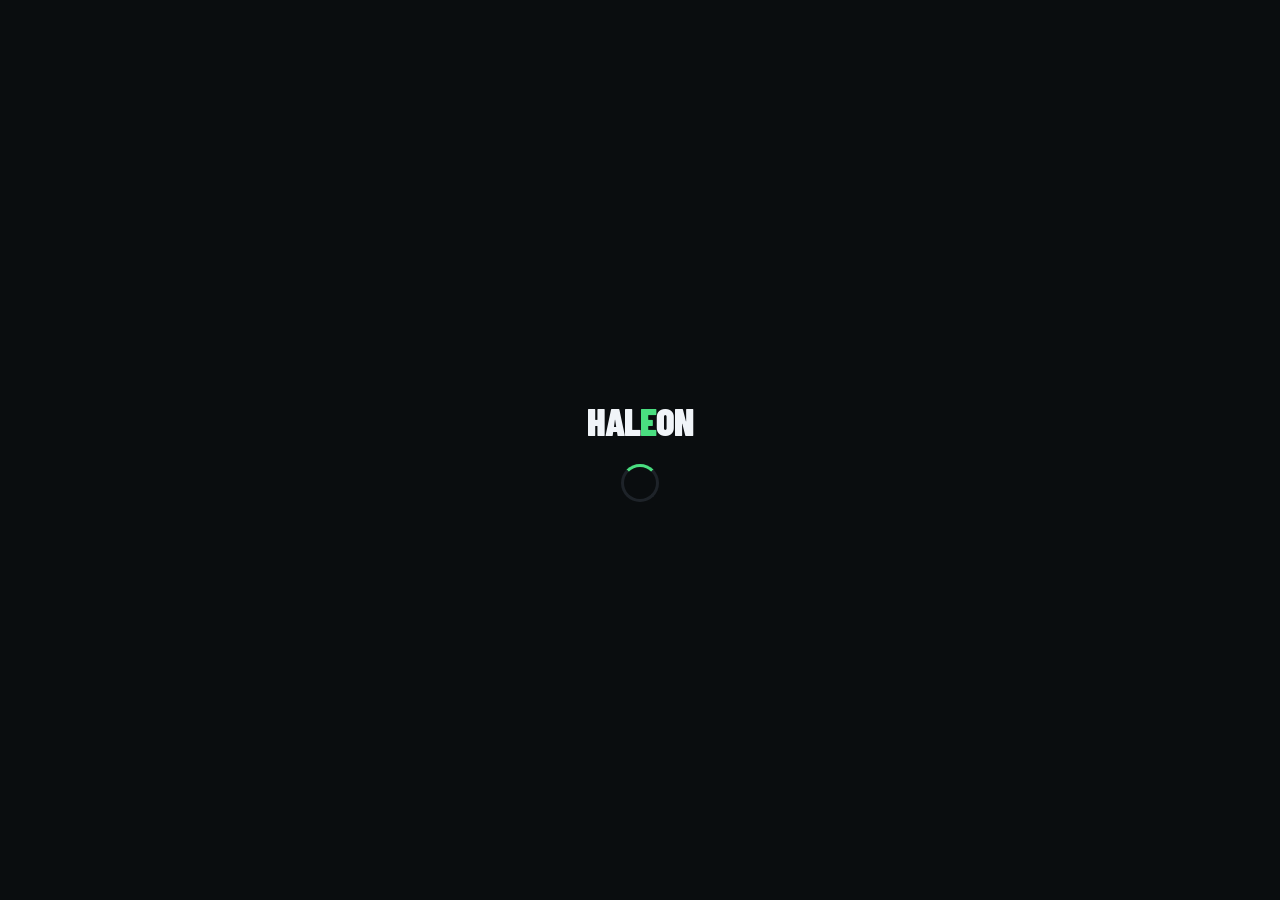
==== commit eadc4937: "Add files via upload" ====
--- a/index.html
+++ b/index.html
@@ -267,7 +267,7 @@
                 <div class="card-back-tagline">Your partner<br>in everyday health.</div>
               </div>
               <div class="qr-box">
-                <img id="card-qr-img" src="" alt="Member QR" style="width:64px;height:64px;border-radius:4px;display:block;" />
+                <img id="card-qr-img" src="" alt="Member QR" style="width:66px;height:66px;border-radius:3px;display:block;transition:opacity 0.3s;" />
               </div>
             </div>
             <div class="card-back-watermark" id="card-back-watermark">Student.</div>
@@ -379,7 +379,7 @@
     <div class="dialog-box">
       <div class="dialog-title" id="qr-dialog-title">Redeem Reward</div>
       <div class="qr-dialog-code">
-        <img id="qr-dialog-img" src="" alt="QR Code" style="width:180px;height:180px;border-radius:10px;display:block;margin:0 auto;" />
+        <img id="qr-dialog-img" src="" alt="QR Code" style="width:188px;height:188px;border-radius:8px;display:block;" />
       </div>
       <div class="qr-countdown">Scan within <span id="qr-timer">60</span>s</div>
       <div class="dialog-sub">Show this QR to the usher to claim your reward</div>
--- a/styles.css
+++ b/styles.css
@@ -53,7 +53,7 @@
 }
 
 /* ── Views ── */
-.view { display: none; flex: 1; flex-direction: column; overflow-y: auto; }
+.view { display: none; flex: 1; flex-direction: column; overflow-y: auto; padding-bottom: 76px; }
 .view.active { display: flex; }
 
 /* ════════════════════════════════════════
@@ -144,7 +144,9 @@
    ════════════════════════════════════════ */
 .bottom-nav {
   display: none; background: var(--surface);
-  border-top: 1px solid var(--border); padding: 10px 0 16px; flex-shrink: 0;
+  border-top: 1px solid var(--border); padding: 10px 0 16px;
+  position: fixed; bottom: 0; left: 50%; transform: translateX(-50%);
+  width: 100%; max-width: 420px; z-index: 500;
 }
 .bottom-nav.visible { display: flex; }
 
@@ -452,10 +454,18 @@
 /* ════════════════════════════════════════
    PROFILE
    ════════════════════════════════════════ */
-.profile-view { padding: 28px 20px 24px; flex-direction: column; }
+.profile-view { padding: 20px 20px 0; flex-direction: column; }
 
 /* Flip Card */
-.card-scene { perspective: 1000px; height: 210px; margin-bottom: 28px; cursor: pointer; }
+.card-scene {
+  perspective: 1000px;
+  width: 100%;
+  /* Credit card ratio: 85.6mm × 53.98mm = 1.586:1 */
+  aspect-ratio: 1.586 / 1;
+  margin-bottom: 24px;
+  cursor: pointer;
+  min-height: 0;
+}
 
 .card-inner {
   width: 100%; height: 100%; position: relative;
@@ -537,8 +547,9 @@
 
 .qr-box {
   width: 72px; height: 72px; background: white; border-radius: 6px;
-  display: flex; align-items: center; justify-content: center; overflow: hidden; padding: 4px;
-}
+  display: flex; align-items: center; justify-content: center; overflow: hidden; padding: 3px; flex-shrink: 0;
+}
+.qr-box img { width: 66px; height: 66px; display: block; border-radius: 3px; }
 .qr-box svg { width: 64px; height: 64px; }
 
 .card-back-watermark {
@@ -643,11 +654,11 @@
 
 /* QR Dialog */
 .qr-dialog-code {
-  margin: 16px auto;
-  width: 160px; height: 160px;
+  margin: 14px auto 8px;
+  width: 200px; height: 200px;
   background: white; border-radius: 12px;
   display: flex; align-items: center; justify-content: center;
-  padding: 8px;
+  padding: 6px;
 }
 .qr-dialog-code svg { width: 144px; height: 144px; }
 .qr-dialog-code canvas { width: 144px !important; height: 144px !important; }
@@ -764,4 +775,56 @@
   background: white; border-radius: 12px;
   width: 196px; height: 196px;
   display: flex; align-items: center; justify-content: center; padding: 8px;
+}
+
+/* ════════════════════════════════════════
+   LOADING OVERLAY
+   ════════════════════════════════════════ */
+.loading-overlay {
+  position: fixed; inset: 0; background: var(--bg);
+  display: flex; flex-direction: column;
+  align-items: center; justify-content: center;
+  z-index: 99999; gap: 20px;
+}
+.loading-logo {
+  font-family: 'Barlow Condensed', sans-serif;
+  font-weight: 900; font-size: 2.4rem; color: var(--text); letter-spacing: -1px;
+}
+.loading-logo span { color: var(--green); }
+.loading-spinner {
+  width: 38px; height: 38px; border-radius: 50%;
+  border: 3px solid var(--border); border-top-color: var(--green);
+  animation: loadSpin 0.8s linear infinite;
+}
+@keyframes loadSpin { to { transform: rotate(360deg); } }
+
+/* ════════════════════════════════════════
+   AUTH ERRORS / SYNC
+   ════════════════════════════════════════ */
+.auth-error {
+  color: #f87171; font-size: 0.83rem; min-height: 18px;
+  margin: -4px 0 8px; text-align: center;
+}
+.sync-status {
+  font-size: 0.78rem; color: var(--green); text-align: center;
+  margin-top: 12px; opacity: 0; transition: opacity 0.4s;
+}
+
+/* ════════════════════════════════════════
+   WELCOME DIALOG
+   ════════════════════════════════════════ */
+#welcome-dialog .dialog-box {
+  background: linear-gradient(160deg, var(--surface) 0%, #0d1a12 100%);
+  border-color: rgba(74,222,128,0.35);
+}
+
+/* ════════════════════════════════════════
+   PROFILE BADGE ITEMS
+   ════════════════════════════════════════ */
+.profile-badge-item {
+  display: inline-flex; align-items: center; gap: 6px;
+  background: var(--green-dim); border: 1px solid rgba(74,222,128,0.3);
+  color: var(--green); border-radius: 20px;
+  padding: 5px 12px; font-size: 0.82rem; font-weight: 600;
+  margin: 4px 4px 4px 0;
 }
